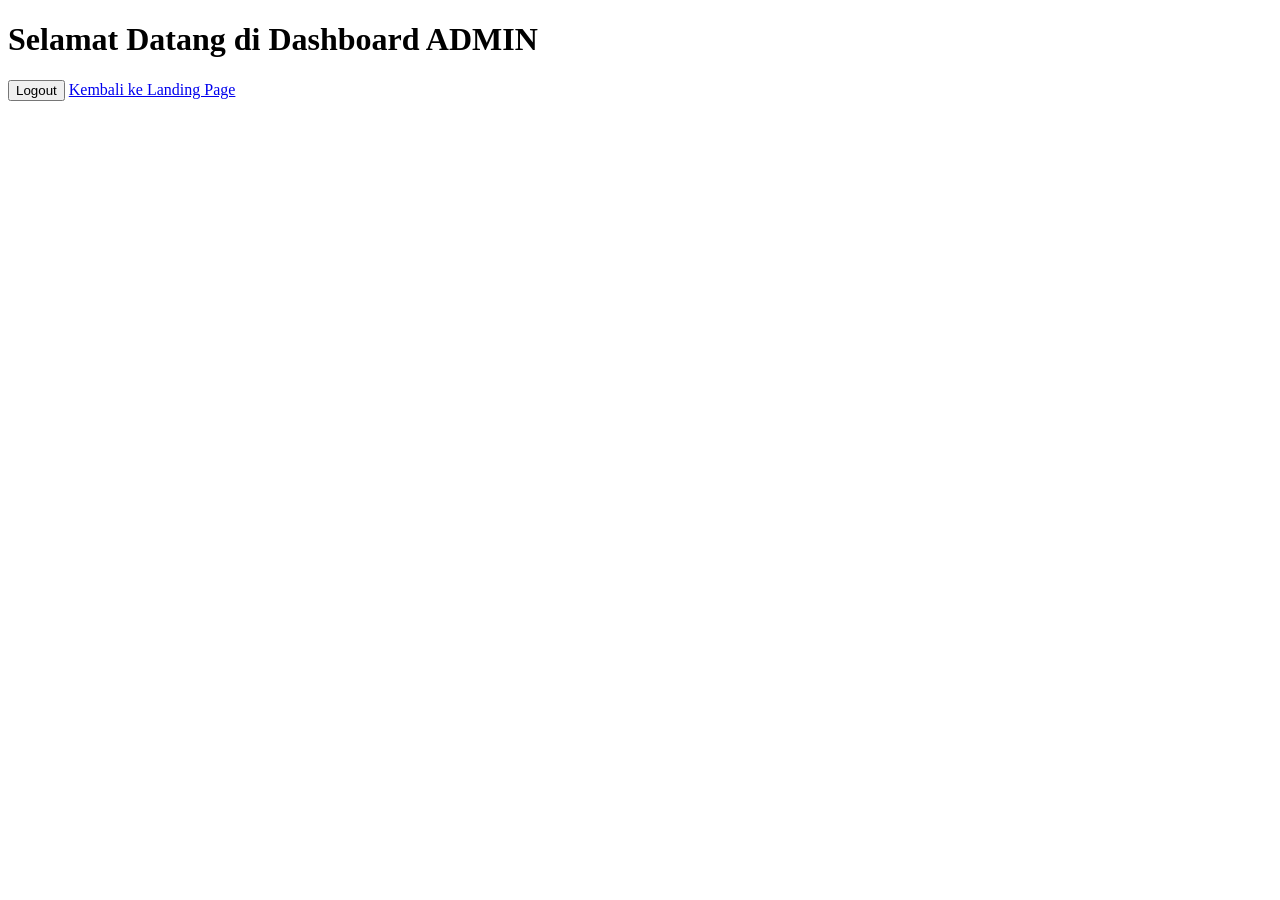
==== frontend/admin_dashboard.html @ cffe5a36 "Menambahkan file dashboard, halaman karir, dan logika routing sesi" ====
<!DOCTYPE html>
<html>
<head><title>Dashboard Admin</title></head>
<body>
    <h1>Selamat Datang di Dashboard ADMIN</h1>
    <button onclick="logout()">Logout</button>
    <a href="index.html">Kembali ke Landing Page</a>
    <script>
        function logout() {
            localStorage.clear();
            window.location.href = "index.html";
        }
    </script>
</body>
</html>
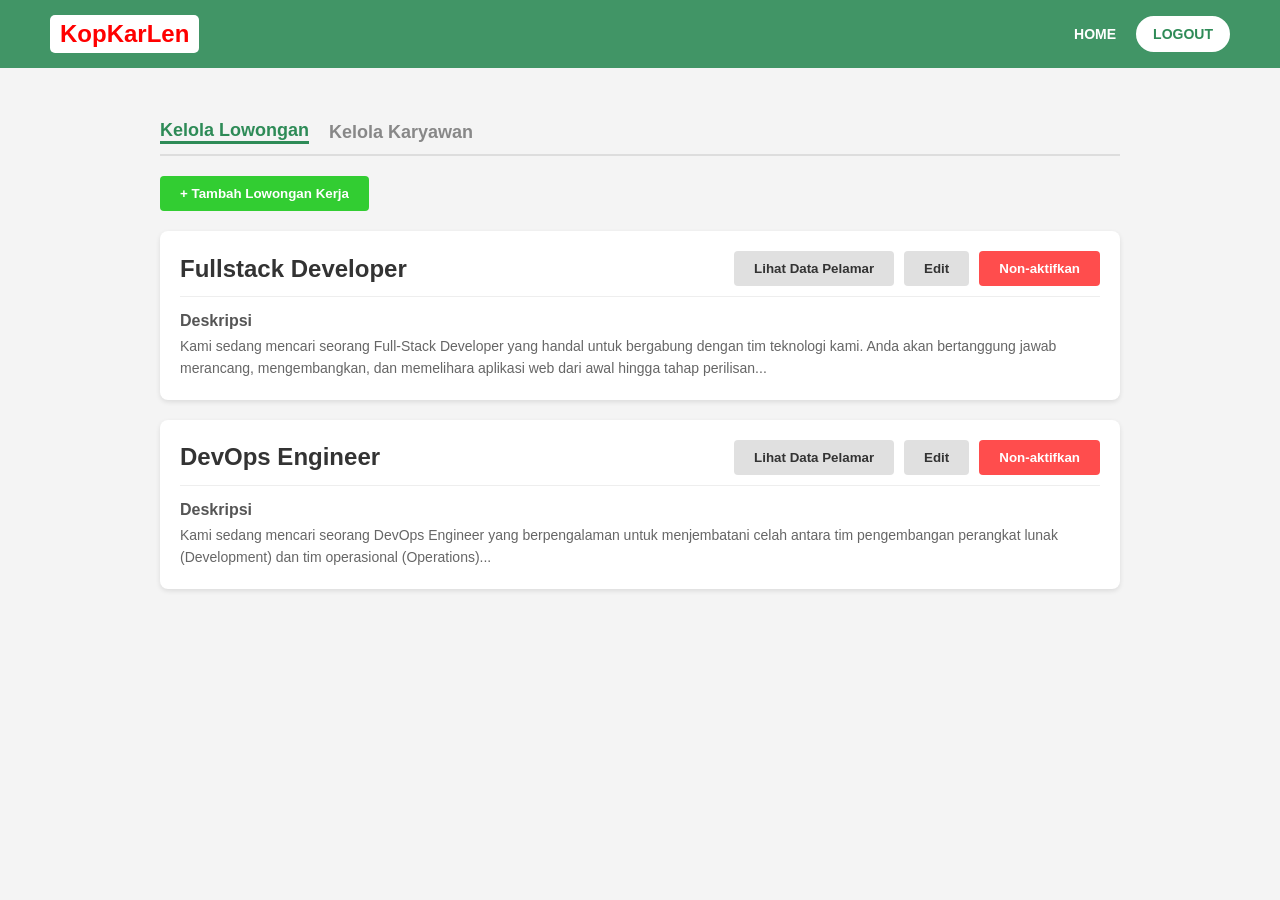
==== commit 73b74aa9: "Slicing halaman Karir, Dashboard Peserta, dan Dashboard Admin" ====
--- a/frontend/admin_dashboard.html
+++ b/frontend/admin_dashboard.html
@@ -1,10 +1,57 @@
 <!DOCTYPE html>
-<html>
-<head><title>Dashboard Admin</title></head>
-<body>
-    <h1>Selamat Datang di Dashboard ADMIN</h1>
-    <button onclick="logout()">Logout</button>
-    <a href="index.html">Kembali ke Landing Page</a>
+<html lang="id">
+<head>
+    <meta charset="UTF-8">
+    <meta name="viewport" content="width=device-width, initial-scale=1.0">
+    <title>Dashboard Admin - Kopkarlen</title>
+    <link rel="stylesheet" href="style.css">
+</head>
+<body class="dashboard-body">
+    <header class="navbar">
+        <div class="logo-container"><h1 class="logo-text">KopKarLen</h1></div>
+        <nav class="nav-menu">
+            <a href="index.html">HOME</a>
+            <a href="#" onclick="logout()" class="btn-nav-login">LOGOUT</a>
+        </nav>
+    </header>
+
+    <div class="dashboard-container">
+        <div class="tabs">
+            <button class="tab-btn active">Kelola Lowongan</button>
+            <button class="tab-btn">Kelola Karyawan</button>
+        </div>
+
+        <button class="btn-primary" style="margin-bottom: 20px;">+ Tambah Lowongan Kerja</button>
+
+        <!-- Card Admin Fullstack Developer -->
+        <div class="job-card">
+            <div class="job-header">
+                <h2>Fullstack Developer</h2>
+                <div class="action-buttons">
+                    <button class="btn-secondary">Lihat Data Pelamar</button>
+                    <button class="btn-secondary">Edit</button>
+                    <button class="btn-danger">Non-aktifkan</button>
+                </div>
+            </div>
+            <h3>Deskripsi</h3>
+            <p>Kami sedang mencari seorang Full-Stack Developer yang handal untuk bergabung dengan tim teknologi kami. Anda akan bertanggung jawab merancang, mengembangkan, dan memelihara aplikasi web dari awal hingga tahap perilisan...</p>
+        </div>
+
+        <!-- Card Admin DevOps Engineer -->
+        <div class="job-card">
+            <div class="job-header">
+                <h2>DevOps Engineer</h2>
+                <div class="action-buttons">
+                    <button class="btn-secondary">Lihat Data Pelamar</button>
+                    <button class="btn-secondary">Edit</button>
+                    <button class="btn-danger">Non-aktifkan</button>
+                </div>
+            </div>
+            <h3>Deskripsi</h3>
+            <p>Kami sedang mencari seorang DevOps Engineer yang berpengalaman untuk menjembatani celah antara tim pengembangan perangkat lunak (Development) dan tim operasional (Operations)...</p>
+        </div>
+    </div>
+
     <script>
         function logout() {
             localStorage.clear();
--- a/frontend/style.css
+++ b/frontend/style.css
@@ -0,0 +1,263 @@
+* {
+    box-sizing: border-box;
+    margin: 0;
+    padding: 0;
+    font-family: Arial, sans-serif;
+    scroll-behavior: smooth;
+}
+
+body {
+    background-color: #f4f4f4;
+}
+
+/* --- Navbar Styles --- */
+.navbar {
+    position: fixed;
+    top: 0;
+    width: 100%;
+    display: flex;
+    justify-content: space-between;
+    align-items: center;
+    padding: 15px 50px;
+    background-color: rgba(46, 139, 87, 0.9); /* Hijau Kopkarlen transparan */
+    z-index: 1000;
+}
+
+.logo-text {
+    color: white;
+    font-weight: bold;
+    font-size: 24px;
+    background: white;
+    color: red;
+    padding: 5px 10px;
+    border-radius: 5px;
+}
+
+.nav-menu {
+    display: flex;
+    gap: 20px;
+    align-items: center;
+}
+
+.nav-menu a {
+    text-decoration: none;
+    color: white;
+    font-weight: bold;
+    font-size: 14px;
+    transition: color 0.3s;
+}
+
+.nav-menu a:hover {
+    color: #ffd700; /* Warna highlight saat di-hover */
+}
+
+.nav-highlight {
+    border-bottom: 2px solid #ffd700;
+}
+
+.btn-nav-login {
+    background-color: white;
+    color: #2e8b57 !important;
+    padding: 8px 15px;
+    border-radius: 20px;
+    border: 2px solid white;
+}
+.btn-nav-login:hover {
+    background-color: transparent;
+    color: white !important;
+}
+
+/* --- Hero Section Styles --- */
+.hero-section {
+    height: 100vh;
+    background-color: #cccccc; /* Nanti bisa diganti dengan background-image gedung Len */
+    display: flex;
+    flex-direction: column;
+    justify-content: center;
+    padding: 0 100px;
+    position: relative;
+}
+
+.hero-content {
+    background: rgba(255, 255, 255, 0.85);
+    padding: 40px;
+    border-radius: 15px;
+    max-width: 700px;
+    box-shadow: 0px 10px 30px rgba(0,0,0,0.1);
+}
+
+.hero-content h2 {
+    color: #2e8b57;
+    font-size: 20px;
+    margin-bottom: 10px;
+}
+
+.hero-content h1 {
+    color: #1a4a2e;
+    font-size: 40px;
+}
+
+/* --- Unit Buttons Styles --- */
+.unit-buttons {
+    display: flex;
+    gap: 20px;
+    margin-top: 40px;
+    background: white;
+    padding: 15px;
+    border-radius: 50px;
+    box-shadow: 0px 5px 15px rgba(0,0,0,0.1);
+    align-self: flex-start;
+}
+
+.unit-btn {
+    display: flex;
+    align-items: center;
+    gap: 10px;
+    font-weight: bold;
+    color: #333;
+    padding: 10px 20px;
+    border-right: 2px solid #eee;
+    cursor: pointer;
+}
+.unit-btn:last-child {
+    border-right: none;
+}
+
+/* --- Dummy Section Styles --- */
+.about-section {
+    height: 100vh;
+    padding: 100px 50px;
+    background: white;
+}
+
+/* --- Dashboard & Layout Global --- */
+.dashboard-body {
+    background-color: #f4f4f4;
+    padding-top: 100px; /* Jarak untuk navbar fixed */
+}
+
+.dashboard-container {
+    max-width: 1000px;
+    margin: 0 auto;
+    padding: 20px;
+}
+
+/* --- Tabs --- */
+.tabs {
+    display: flex;
+    gap: 20px;
+    margin-bottom: 20px;
+    border-bottom: 2px solid #ddd;
+    padding-bottom: 10px;
+}
+
+.tab-btn {
+    background: none;
+    border: none;
+    font-size: 18px;
+    font-weight: bold;
+    color: #888;
+    cursor: pointer;
+}
+
+.tab-btn.active {
+    color: #2e8b57;
+    border-bottom: 3px solid #2e8b57;
+}
+
+/* --- Job Cards --- */
+.job-card {
+    background: white;
+    padding: 20px;
+    border-radius: 8px;
+    box-shadow: 0 2px 5px rgba(0,0,0,0.1);
+    margin-bottom: 20px;
+}
+
+.job-header {
+    display: flex;
+    justify-content: space-between;
+    align-items: center;
+    border-bottom: 1px solid #eee;
+    padding-bottom: 10px;
+    margin-bottom: 15px;
+}
+
+.job-card h2 { color: #333; }
+.job-card h3 { color: #555; margin: 15px 0 5px 0; font-size: 16px; }
+.job-card p, .job-card ol { color: #666; font-size: 14px; line-height: 1.6; }
+.job-card ol { padding-left: 20px; }
+
+/* --- Buttons --- */
+.btn-primary { background-color: #32cd32; color: white; border: none; padding: 10px 20px; border-radius: 4px; font-weight: bold; cursor: pointer; }
+.btn-secondary { background-color: #e0e0e0; color: #333; border: none; padding: 10px 20px; border-radius: 4px; font-weight: bold; cursor: pointer; }
+.btn-danger { background-color: #ff4d4d; color: white; border: none; padding: 10px 20px; border-radius: 4px; font-weight: bold; cursor: pointer; }
+.btn-text { background: none; border: none; color: #0066cc; font-weight: bold; cursor: pointer; }
+.action-buttons { display: flex; gap: 10px; }
+
+/* --- Profile Layout (Peserta Dashboard) --- */
+.profile-layout {
+    display: flex;
+    gap: 30px;
+}
+
+.profile-sidebar {
+    width: 30%;
+    background: white;
+    padding: 20px;
+    border-radius: 8px;
+    box-shadow: 0 2px 5px rgba(0,0,0,0.1);
+    text-align: center;
+}
+
+.avatar-placeholder {
+    width: 100px;
+    height: 100px;
+    background-color: #ccc;
+    border-radius: 50%;
+    margin: 0 auto 15px auto;
+}
+
+.bio { font-size: 13px; color: #666; margin: 15px 0; text-align: left; }
+
+.progress-bar-container {
+    width: 100%;
+    background-color: #eee;
+    border-radius: 10px;
+    margin-bottom: 20px;
+}
+
+.progress-bar {
+    background-color: #32cd32;
+    color: white;
+    font-size: 12px;
+    font-weight: bold;
+    text-align: center;
+    border-radius: 10px;
+    padding: 2px 0;
+}
+
+.profile-content {
+    width: 70%;
+    display: flex;
+    flex-direction: column;
+    gap: 20px;
+}
+
+.section-card {
+    background: white;
+    padding: 20px;
+    border-radius: 8px;
+    box-shadow: 0 2px 5px rgba(0,0,0,0.1);
+}
+
+.section-header {
+    display: flex;
+    justify-content: space-between;
+    border-bottom: 1px solid #eee;
+    padding-bottom: 10px;
+    margin-bottom: 15px;
+}
+
+.section-item h4 { color: #333; margin-bottom: 5px; }
+.section-item p { color: #666; font-size: 14px; }
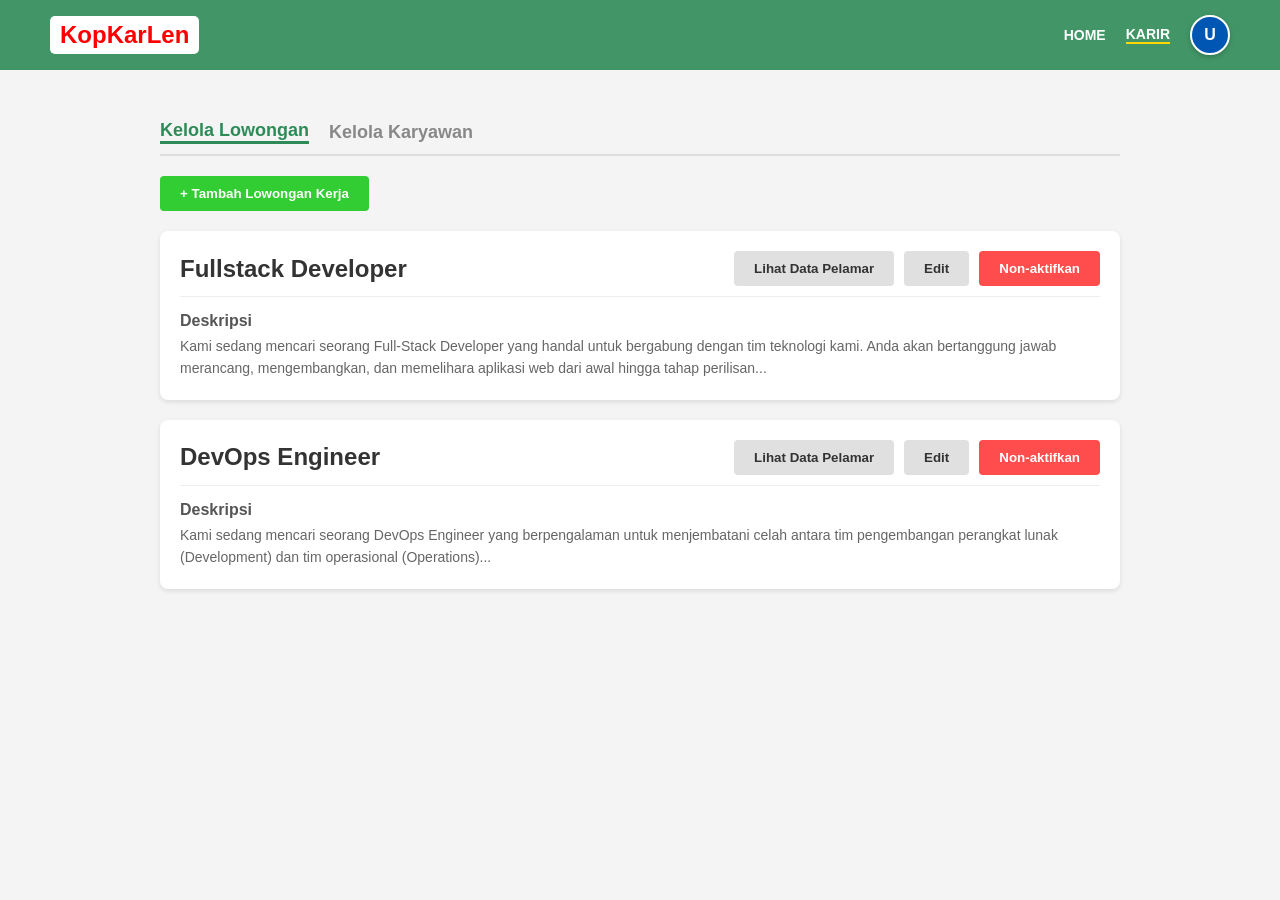
==== commit a4d19833: "Fix alur UI" ====
--- a/frontend/admin_dashboard.html
+++ b/frontend/admin_dashboard.html
@@ -5,16 +5,113 @@
     <meta name="viewport" content="width=device-width, initial-scale=1.0">
     <title>Dashboard Admin - Kopkarlen</title>
     <link rel="stylesheet" href="style.css">
+    <style>
+        /* CSS untuk Profile Avatar & Dropdown Menu */
+        .profile-dropdown-container {
+            position: relative;
+            display: inline-block;
+        }
+
+        .profile-avatar-btn {
+            width: 40px;
+            height: 40px;
+            border-radius: 50%;
+            background-color: #0056b3;
+            color: #ffffff;
+            border: 2px solid #ffffff;
+            display: flex;
+            align-items: center;
+            justify-content: center;
+            cursor: pointer;
+            font-weight: bold;
+            font-size: 16px;
+            box-shadow: 0px 2px 5px rgba(0,0,0,0.2);
+            transition: transform 0.2s ease;
+        }
+
+        .profile-avatar-btn:hover {
+            transform: scale(1.05);
+        }
+
+        .dropdown-menu {
+            display: none;
+            position: absolute;
+            right: 0;
+            top: 50px;
+            background-color: #ffffff;
+            min-width: 170px;
+            box-shadow: 0px 8px 16px 0px rgba(0,0,0,0.15);
+            border-radius: 8px;
+            overflow: hidden;
+            z-index: 1000;
+        }
+
+        .dropdown-menu a, .dropdown-menu button {
+            color: #333333;
+            padding: 12px 16px;
+            text-decoration: none;
+            display: block;
+            width: 100%;
+            text-align: left;
+            background: none;
+            border: none;
+            font-size: 14px;
+            cursor: pointer;
+            box-sizing: border-box;
+            transition: background-color 0.2s;
+        }
+
+        .dropdown-menu a:hover, .dropdown-menu button:hover {
+            background-color: #f1f1f1;
+            color: #0056b3;
+        }
+
+        .dropdown-menu .logout-btn {
+            border-top: 1px solid #eeeeee;
+            color: #d9534f;
+        }
+
+        .dropdown-menu .logout-btn:hover {
+            background-color: #fdf2f2;
+            color: #c9302c;
+        }
+
+        .show-dropdown {
+            display: block;
+        }
+    </style>
 </head>
 <body class="dashboard-body">
+
+    <!-- Navbar Disamakan dengan Halaman Utama (index.html) -->
     <header class="navbar">
-        <div class="logo-container"><h1 class="logo-text">KopKarLen</h1></div>
+        <div class="logo-container">
+            <h1 class="logo-text">KopKarLen</h1> 
+        </div>
         <nav class="nav-menu">
-            <a href="index.html">HOME</a>
-            <a href="#" onclick="logout()" class="btn-nav-login">LOGOUT</a>
+            <a href="index.html#home">HOME</a>
+            <!-- <a href="index.html#about">ABOUT</a>
+            <a href="index.html#visi-misi">VISI MISI</a>
+            <a href="index.html#galeri">GALERI</a>
+            <a href="index.html#kontak">KONTAK</a> -->
+            <a href="karir.html" id="nav-karir" class="nav-highlight">KARIR</a>
+
+            <!-- Profile Avatar + Dropdown -->
+            <div id="nav-user-container">
+                <div class="profile-dropdown-container">
+                    <button class="profile-avatar-btn" id="avatarBtn" title="Admin">
+                        A
+                    </button>
+                    <div class="dropdown-menu" id="profileDropdown">
+                        <a href="admin_dashboard.html">Dashboard Admin</a>
+                        <button id="btnLogout" class="logout-btn">Logout</button>
+                    </div>
+                </div>
+            </div>
         </nav>
     </header>
 
+    <!-- Konten Dashboard Admin -->
     <div class="dashboard-container">
         <div class="tabs">
             <button class="tab-btn active">Kelola Lowongan</button>
@@ -52,11 +149,40 @@
         </div>
     </div>
 
+    <!-- Script Interaktivitas Dropdown dan Logout -->
     <script>
-        function logout() {
-            localStorage.clear();
-            window.location.href = "index.html";
-        }
+        document.addEventListener("DOMContentLoaded", function() {
+            // Ambil username admin dari localStorage jika ada
+            const username = localStorage.getItem('username') || 'Username';
+            const avatarBtn = document.getElementById('avatarBtn');
+            const profileDropdown = document.getElementById('profileDropdown');
+
+            // Atur inisial avatar berdasarkan nama admin
+            if (avatarBtn) {
+                avatarBtn.textContent = username.charAt(0).toUpperCase();
+                avatarBtn.title = username;
+            }
+
+            // Toggle Dropdown saat Avatar Klik
+            avatarBtn.addEventListener('click', function(e) {
+                e.stopPropagation();
+                profileDropdown.classList.toggle('show-dropdown');
+            });
+
+            // Sembunyikan Dropdown jika klik di luar
+            document.addEventListener('click', function(e) {
+                if (!avatarBtn.contains(e.target) && !profileDropdown.contains(e.target)) {
+                    profileDropdown.classList.remove('show-dropdown');
+                }
+            });
+
+            // Fungsi Logout
+            document.getElementById('btnLogout').addEventListener('click', function() {
+                localStorage.clear();
+                alert("Anda telah berhasil logout.");
+                window.location.href = "index.html";
+            });
+        });
     </script>
 </body>
 </html>
--- a/frontend/style.css
+++ b/frontend/style.css
@@ -260,4 +260,4 @@
 }
 
 .section-item h4 { color: #333; margin-bottom: 5px; }
-.section-item p { color: #666; font-size: 14px; }+.section-item p { color: #666; font-size: 14px; }
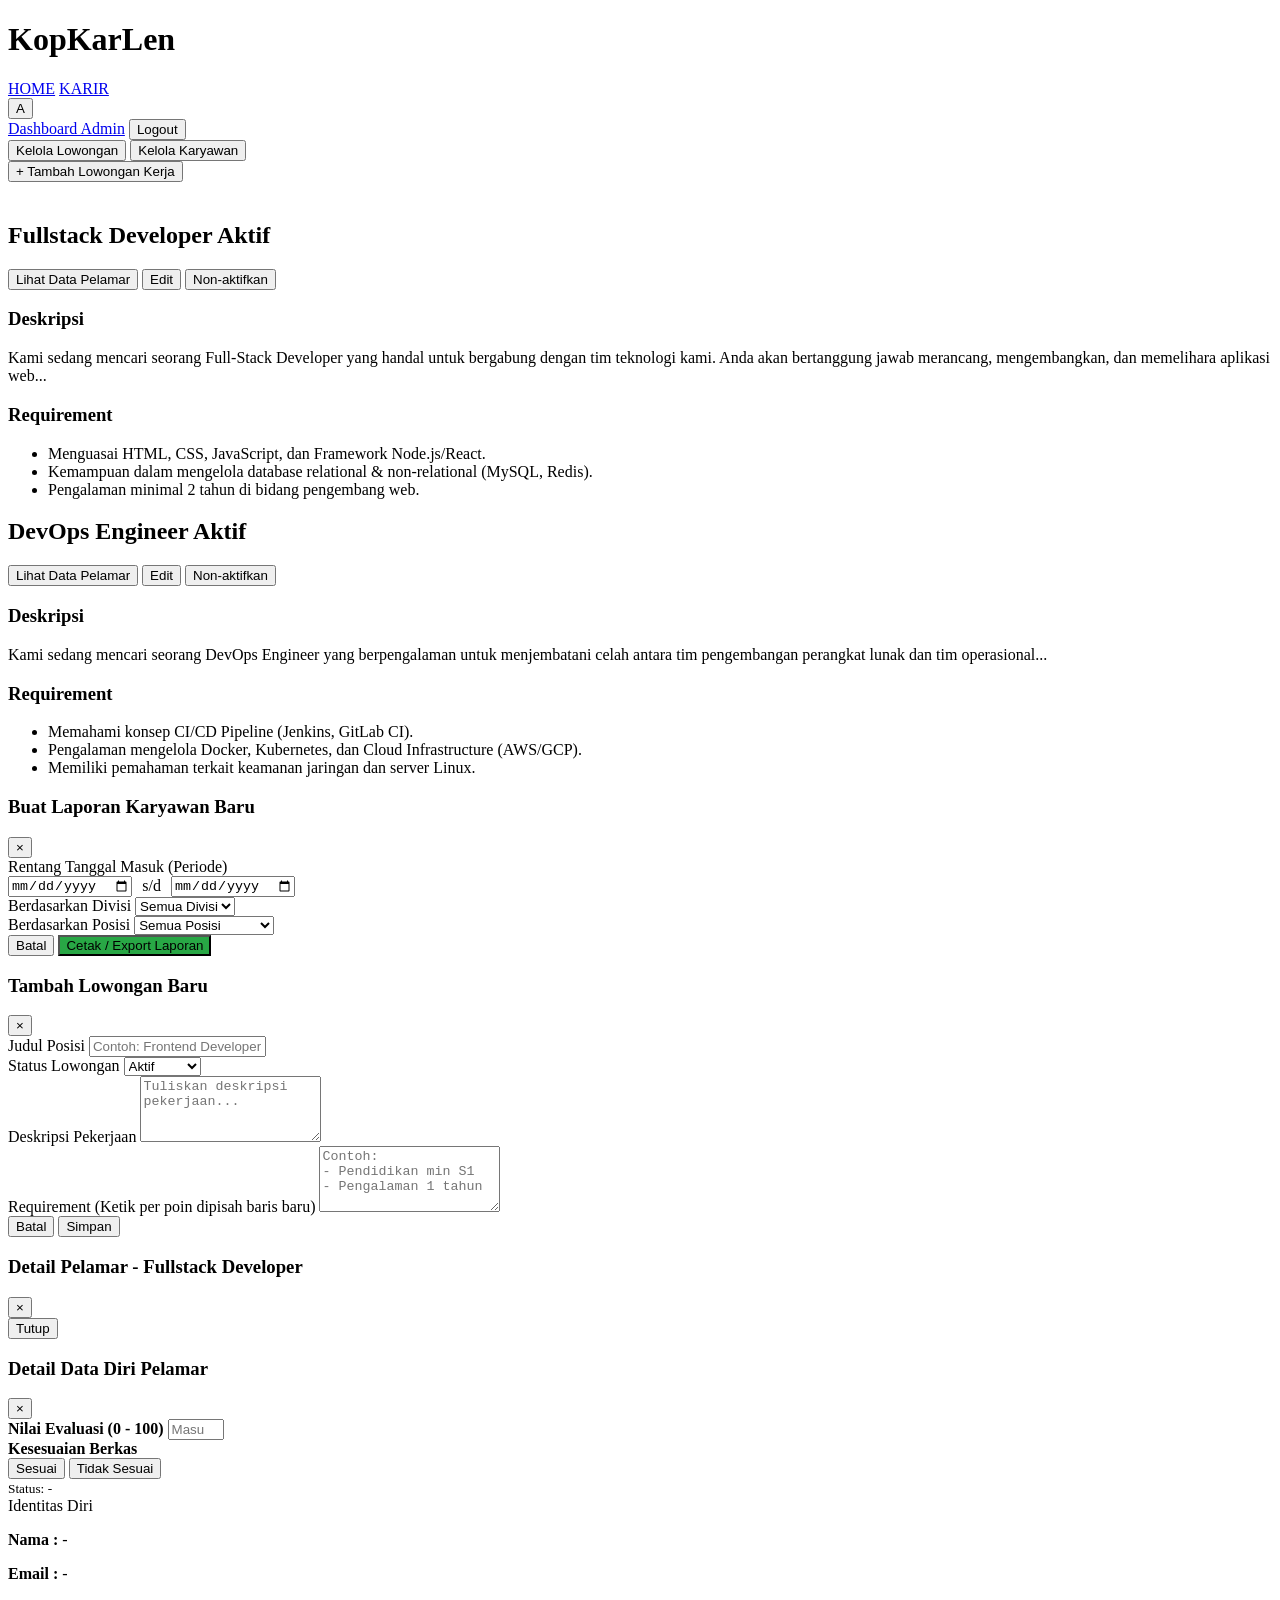
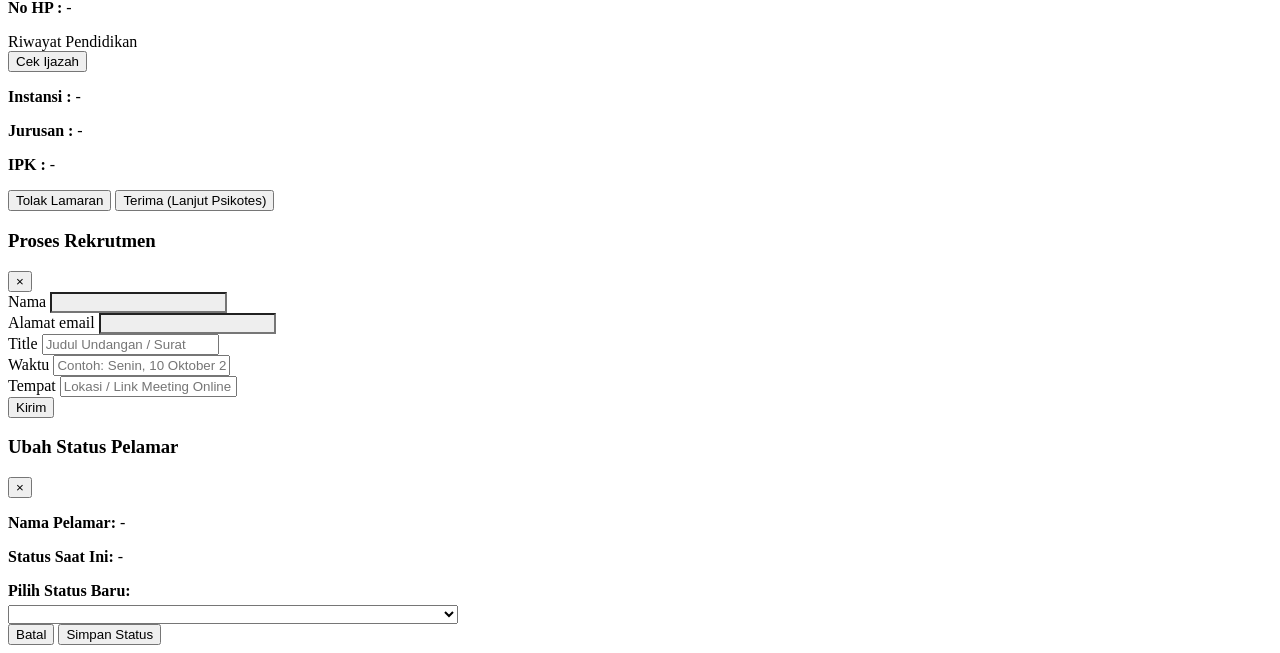
==== commit 6c1fe55e: "feat: penambahan fitur untuk admin karir" ====
--- a/frontend/admin_dashboard.html
+++ b/frontend/admin_dashboard.html
@@ -1,188 +1,640 @@
-<!DOCTYPE html>
+<!doctype html>
 <html lang="id">
-<head>
-    <meta charset="UTF-8">
-    <meta name="viewport" content="width=device-width, initial-scale=1.0">
+  <head>
+    <meta charset="UTF-8" />
+    <meta name="viewport" content="width=device-width, initial-scale=1.0" />
     <title>Dashboard Admin - Kopkarlen</title>
-    <link rel="stylesheet" href="style.css">
-    <style>
-        /* CSS untuk Profile Avatar & Dropdown Menu */
-        .profile-dropdown-container {
-            position: relative;
-            display: inline-block;
-        }
-
-        .profile-avatar-btn {
-            width: 40px;
-            height: 40px;
-            border-radius: 50%;
-            background-color: #0056b3;
-            color: #ffffff;
-            border: 2px solid #ffffff;
-            display: flex;
-            align-items: center;
-            justify-content: center;
-            cursor: pointer;
-            font-weight: bold;
-            font-size: 16px;
-            box-shadow: 0px 2px 5px rgba(0,0,0,0.2);
-            transition: transform 0.2s ease;
-        }
-
-        .profile-avatar-btn:hover {
-            transform: scale(1.05);
-        }
-
-        .dropdown-menu {
-            display: none;
-            position: absolute;
-            right: 0;
-            top: 50px;
-            background-color: #ffffff;
-            min-width: 170px;
-            box-shadow: 0px 8px 16px 0px rgba(0,0,0,0.15);
-            border-radius: 8px;
-            overflow: hidden;
-            z-index: 1000;
-        }
-
-        .dropdown-menu a, .dropdown-menu button {
-            color: #333333;
-            padding: 12px 16px;
-            text-decoration: none;
-            display: block;
+    <link rel="stylesheet" href="/Fullstack-Kopkarlen/frontend/assets/css/style.css" />
+    <link rel="stylesheet" href="/Fullstack-Kopkarlen/frontend/assets/css/admin.css">
+  </head>
+  <body class="dashboard-body">
+    <!-- Header Navbar -->
+    <header class="navbar">
+      <div class="logo-container">
+        <h1 class="logo-text">KopKarLen</h1>
+      </div>
+      <nav class="nav-menu">
+        <a href="index.html#home">HOME</a>
+        <a href="admin_dashboard.html" id="nav-karir" class="nav-highlight"
+          >KARIR</a
+        >
+
+        <div id="nav-user-container">
+          <div class="profile-dropdown-container">
+            <button class="profile-avatar-btn" id="avatarBtn" title="Admin">
+              A
+            </button>
+            <div class="dropdown-menu" id="profileDropdown">
+              <a href="admin_dashboard.html">Dashboard Admin</a>
+              <button id="btnLogout" class="logout-btn">Logout</button>
+            </div>
+          </div>
+        </div>
+      </nav>
+    </header>
+
+    <!-- Container Utama Dashboard -->
+    <div class="dashboard-container">
+      <div class="tabs">
+        <button class="tab-btn active">Kelola Lowongan</button>
+        <button class="tab-btn">Kelola Karyawan</button>
+      </div>
+
+      <button
+        class="btn-primary"
+        id="btnTambahLowongan"
+        style="margin-bottom: 20px"
+      >
+        + Tambah Lowongan Kerja
+      </button>
+
+      <div id="jobListContainer">
+        <!-- Card Lowongan 1 -->
+        <div class="job-card" data-job-id="1">
+          <div class="job-header">
+            <h2>
+              <span class="job-title-text">Fullstack Developer</span>
+              <span class="badge badge-active">Aktif</span>
+            </h2>
+            <div class="action-buttons">
+              <button class="btn-secondary btn-pelamar">
+                Lihat Data Pelamar
+              </button>
+              <button class="btn-secondary btn-edit">Edit</button>
+              <button class="btn-danger btn-toggle-status">Non-aktifkan</button>
+            </div>
+          </div>
+          <h3>Deskripsi</h3>
+          <p class="job-desc-text">
+            Kami sedang mencari seorang Full-Stack Developer yang handal untuk
+            bergabung dengan tim teknologi kami. Anda akan bertanggung jawab
+            merancang, mengembangkan, dan memelihara aplikasi web...
+          </p>
+
+          <h3>Requirement</h3>
+          <ul class="job-req-text">
+            <li>
+              Menguasai HTML, CSS, JavaScript, dan Framework Node.js/React.
+            </li>
+            <li>
+              Kemampuan dalam mengelola database relational & non-relational
+              (MySQL, Redis).
+            </li>
+            <li>Pengalaman minimal 2 tahun di bidang pengembang web.</li>
+          </ul>
+        </div>
+
+        <!-- Card Lowongan 2 -->
+        <div class="job-card" data-job-id="2">
+          <div class="job-header">
+            <h2>
+              <span class="job-title-text">DevOps Engineer</span>
+              <span class="badge badge-active">Aktif</span>
+            </h2>
+            <div class="action-buttons">
+              <button class="btn-secondary btn-pelamar">
+                Lihat Data Pelamar
+              </button>
+              <button class="btn-secondary btn-edit">Edit</button>
+              <button class="btn-danger btn-toggle-status">Non-aktifkan</button>
+            </div>
+          </div>
+          <h3>Deskripsi</h3>
+          <p class="job-desc-text">
+            Kami sedang mencari seorang DevOps Engineer yang berpengalaman untuk
+            menjembatani celah antara tim pengembangan perangkat lunak dan tim
+            operasional...
+          </p>
+
+          <h3>Requirement</h3>
+          <ul class="job-req-text">
+            <li>Memahami konsep CI/CD Pipeline (Jenkins, GitLab CI).</li>
+            <li>
+              Pengalaman mengelola Docker, Kubernetes, dan Cloud Infrastructure
+              (AWS/GCP).
+            </li>
+            <li>
+              Memiliki pemahaman terkait keamanan jaringan dan server Linux.
+            </li>
+          </ul>
+        </div>
+      </div>
+    </div>
+
+    <!-- Konten Tab Kelola Karyawan -->
+    <div id="tabKaryawanContent" class="tab-content" style="display: none">
+      <div
+        class="action-header"
+        style="
+          display: flex;
+          justify-content: space-between;
+          align-items: center;
+          margin-bottom: 20px;
+          gap: 15px;
+          flex-wrap: wrap;
+        "
+      >
+        <!-- Filter Bar -->
+        <div
+          class="filter-container"
+          style="display: flex; gap: 10px; flex-wrap: wrap; flex: 1"
+        >
+          <input
+            type="text"
+            id="searchKaryawan"
+            placeholder="Cari nama karyawan..."
+            style="
+              padding: 8px 12px;
+              border: 1px solid #ccc;
+              border-radius: 4px;
+              min-width: 200px;
+            "
+          />
+
+          <select
+            id="filterDivisi"
+            style="
+              padding: 8px 12px;
+              border: 1px solid #ccc;
+              border-radius: 4px;
+            "
+          >
+            <option value="">Semua Divisi</option>
+            <option value="IT & Tech">IT & Tech</option>
+            <option value="HR & Legal">HR & Legal</option>
+            <option value="Finance">Finance</option>
+            <option value="Marketing">Marketing</option>
+          </select>
+
+          <select
+            id="filterPosisi"
+            style="
+              padding: 8px 12px;
+              border: 1px solid #ccc;
+              border-radius: 4px;
+            "
+          >
+            <option value="">Semua Posisi</option>
+            <option value="Fullstack Developer">Fullstack Developer</option>
+            <option value="DevOps Engineer">DevOps Engineer</option>
+            <option value="HR Specialist">HR Specialist</option>
+            <option value="Finance Officer">Finance Officer</option>
+          </select>
+        </div>
+
+        <!-- Tombol Buat Laporan -->
+        <button
+          class="btn-primary"
+          id="btnBuatLaporan"
+          style="background-color: #0056b3"
+        >
+          Buat Laporan Baru
+        </button>
+      </div>
+
+      <!-- Tabel Data Karyawan Baru -->
+      <div
+        style="
+          overflow-x: auto;
+          background: #fff;
+          border-radius: 8px;
+          box-shadow: 0 2px 8px rgba(0, 0, 0, 0.08);
+        "
+      >
+        <table
+          class="employee-table"
+          style="
             width: 100%;
+            border-collapse: collapse;
+            font-size: 14px;
             text-align: left;
-            background: none;
-            border: none;
-            font-size: 14px;
-            cursor: pointer;
-            box-sizing: border-box;
-            transition: background-color 0.2s;
-        }
-
-        .dropdown-menu a:hover, .dropdown-menu button:hover {
-            background-color: #f1f1f1;
-            color: #0056b3;
-        }
-
-        .dropdown-menu .logout-btn {
-            border-top: 1px solid #eeeeee;
-            color: #d9534f;
-        }
-
-        .dropdown-menu .logout-btn:hover {
-            background-color: #fdf2f2;
-            color: #c9302c;
-        }
-
-        .show-dropdown {
-            display: block;
-        }
-    </style>
-</head>
-<body class="dashboard-body">
-
-    <!-- Navbar Disamakan dengan Halaman Utama (index.html) -->
-    <header class="navbar">
-        <div class="logo-container">
-            <h1 class="logo-text">KopKarLen</h1> 
-        </div>
-        <nav class="nav-menu">
-            <a href="index.html#home">HOME</a>
-            <!-- <a href="index.html#about">ABOUT</a>
-            <a href="index.html#visi-misi">VISI MISI</a>
-            <a href="index.html#galeri">GALERI</a>
-            <a href="index.html#kontak">KONTAK</a> -->
-            <a href="karir.html" id="nav-karir" class="nav-highlight">KARIR</a>
-
-            <!-- Profile Avatar + Dropdown -->
-            <div id="nav-user-container">
-                <div class="profile-dropdown-container">
-                    <button class="profile-avatar-btn" id="avatarBtn" title="Admin">
-                        A
-                    </button>
-                    <div class="dropdown-menu" id="profileDropdown">
-                        <a href="admin_dashboard.html">Dashboard Admin</a>
-                        <button id="btnLogout" class="logout-btn">Logout</button>
-                    </div>
+          "
+        >
+          <thead>
+            <tr
+              style="
+                background-color: #f8f9fa;
+                border-bottom: 2px solid #dee2e6;
+              "
+            >
+              <th style="padding: 12px 15px">No</th>
+              <th style="padding: 12px 15px">Nama Karyawan</th>
+              <th style="padding: 12px 15px">Divisi</th>
+              <th style="padding: 12px 15px">Posisi</th>
+              <th style="padding: 12px 15px">Tanggal Masuk</th>
+            </tr>
+          </thead>
+          <tbody id="employeeTableBody">
+            <!-- Data dipopulasi via JavaScript -->
+          </tbody>
+        </table>
+      </div>
+
+      <!-- Pagination (10 Data per Halaman) -->
+      <div
+        class="pagination-container"
+        style="
+          display: flex;
+          justify-content: space-between;
+          align-items: center;
+          margin-top: 15px;
+          font-size: 14px;
+          color: #555;
+        "
+      >
+        <span id="paginationInfo">Menampilkan 1-10 dari 0 data</span>
+        <div style="display: flex; gap: 5px" id="paginationButtons">
+          <!-- Tombol pagination dipopulasi via JavaScript -->
+        </div>
+      </div>
+    </div>
+
+    <!-- MODAL: Buat Laporan Karyawan Baru -->
+    <div class="modal-overlay" id="modalLaporan">
+      <div class="modal-content" style="max-width: 550px">
+        <div class="modal-header">
+          <h3>Buat Laporan Karyawan Baru</h3>
+          <button class="modal-close" id="btnCloseLaporan">&times;</button>
+        </div>
+        <form id="formLaporan">
+          <div class="modal-body">
+            <div class="form-group">
+              <label>Rentang Tanggal Masuk (Periode)</label>
+              <div style="display: flex; gap: 10px">
+                <input type="date" id="lapTglMulai" required />
+                <span style="align-self: center">s/d</span>
+                <input type="date" id="lapTglSelesai" required />
+              </div>
+            </div>
+
+            <div class="form-group">
+              <label for="lapDivisi">Berdasarkan Divisi</label>
+              <select id="lapDivisi">
+                <option value="">Semua Divisi</option>
+                <option value="IT & Tech">IT & Tech</option>
+                <option value="HR & Legal">HR & Legal</option>
+                <option value="Finance">Finance</option>
+                <option value="Marketing">Marketing</option>
+              </select>
+            </div>
+
+            <div class="form-group">
+              <label for="lapPosisi">Berdasarkan Posisi</label>
+              <select id="lapPosisi">
+                <option value="">Semua Posisi</option>
+                <option value="Fullstack Developer">Fullstack Developer</option>
+                <option value="DevOps Engineer">DevOps Engineer</option>
+                <option value="HR Specialist">HR Specialist</option>
+                <option value="Finance Officer">Finance Officer</option>
+              </select>
+            </div>
+          </div>
+          <div class="modal-footer">
+            <button type="button" class="btn-secondary" id="btnCancelLaporan">
+              Batal
+            </button>
+            <button
+              type="submit"
+              class="btn-primary"
+              style="background-color: #28a745"
+            >
+              Cetak / Export Laporan
+            </button>
+          </div>
+        </form>
+      </div>
+    </div>
+
+    <!-- MODAL 1: Form Tambah/Edit Lowongan -->
+    <div class="modal-overlay" id="modalJobForm">
+      <div class="modal-content">
+        <div class="modal-header">
+          <h3 id="modalJobTitle">Tambah Lowongan Baru</h3>
+          <button class="modal-close" id="btnCloseJobForm">&times;</button>
+        </div>
+        <form id="formJob">
+          <div class="modal-body">
+            <div class="form-group">
+              <label for="jobTitle">Judul Posisi</label>
+              <input
+                type="text"
+                id="jobTitle"
+                required
+                placeholder="Contoh: Frontend Developer"
+              />
+            </div>
+            <div class="form-group">
+              <label for="jobStatus">Status Lowongan</label>
+              <select id="jobStatus">
+                <option value="active">Aktif</option>
+                <option value="inactive">Non-Aktif</option>
+              </select>
+            </div>
+            <div class="form-group">
+              <label for="jobDescription">Deskripsi Pekerjaan</label>
+              <textarea
+                id="jobDescription"
+                rows="4"
+                required
+                placeholder="Tuliskan deskripsi pekerjaan..."
+              ></textarea>
+            </div>
+            <div class="form-group">
+              <label for="jobRequirement"
+                >Requirement (Ketik per poin dipisah baris baru)</label
+              >
+              <textarea
+                id="jobRequirement"
+                rows="4"
+                required
+                placeholder="Contoh:&#10;- Pendidikan min S1&#10;- Pengalaman 1 tahun"
+              ></textarea>
+            </div>
+          </div>
+          <div class="modal-footer">
+            <button type="button" class="btn-secondary" id="btnCancelJobForm">
+              Batal
+            </button>
+            <button type="submit" class="btn-primary">Simpan</button>
+          </div>
+        </form>
+      </div>
+    </div>
+
+    <!-- MODAL 2: List Data Pelamar (Sesuai Mockup) -->
+    <div class="modal-overlay" id="modalApplicants">
+      <div class="modal-content">
+        <div class="modal-header">
+          <h3>
+            Detail Pelamar -
+            <span id="applicantJobTitle">Fullstack Developer</span>
+          </h3>
+          <button class="modal-close" id="btnCloseApplicants">&times;</button>
+        </div>
+        <div class="modal-body" id="applicantListContainer">
+          <!-- Baris Data Pelamar dipopulasi lewat JS -->
+        </div>
+        <div class="modal-footer">
+          <button
+            type="button"
+            class="btn-secondary"
+            id="btnCloseApplicantsFooter"
+          >
+            Tutup
+          </button>
+        </div>
+      </div>
+    </div>
+
+    <!-- MODAL: Detail Pelamar, Evaluasi Nilai & Berkas, serta Keputusan HR -->
+    <div class="modal-overlay" id="modalCekKesesuaian">
+      <div class="modal-content" style="max-width: 650px">
+        <div class="modal-header">
+          <h3>Detail Data Diri Pelamar</h3>
+          <button
+            class="modal-close"
+            onclick="closeModal('modalCekKesesuaian')"
+          >
+            &times;
+          </button>
+        </div>
+        <div class="modal-body">
+          <!-- AREA EVALUASI (NILAI & BERKAS) -->
+          <div class="eval-box">
+            <div class="eval-grid">
+              <!-- ELEMEN 1: Nilai (0-100) -->
+              <div class="eval-col">
+                <label><strong>Nilai Evaluasi (0 - 100)</strong></label>
+                <input
+                  type="number"
+                  id="inputScore"
+                  min="0"
+                  max="100"
+                  placeholder="Masukkan Skor"
+                  class="input-score"
+                  oninput="updateApplicantScore(this.value)"
+                />
+              </div>
+
+              <!-- ELEMEN 2: Kesesuaian Berkas -->
+              <div class="eval-col">
+                <label><strong>Kesesuaian Berkas</strong></label>
+                <div class="btn-group-doc">
+                  <button
+                    type="button"
+                    class="btn-doc-check btn-doc-pass"
+                    onclick="setDocStatus('Sesuai')"
+                  >
+                    Sesuai
+                  </button>
+                  <button
+                    type="button"
+                    class="btn-doc-check btn-doc-fail"
+                    onclick="setDocStatus('Tidak Sesuai')"
+                  >
+                    Tidak Sesuai
+                  </button>
                 </div>
-            </div>
-        </nav>
-    </header>
-
-    <!-- Konten Dashboard Admin -->
-    <div class="dashboard-container">
-        <div class="tabs">
-            <button class="tab-btn active">Kelola Lowongan</button>
-            <button class="tab-btn">Kelola Karyawan</button>
-        </div>
-
-        <button class="btn-primary" style="margin-bottom: 20px;">+ Tambah Lowongan Kerja</button>
-
-        <!-- Card Admin Fullstack Developer -->
-        <div class="job-card">
-            <div class="job-header">
-                <h2>Fullstack Developer</h2>
-                <div class="action-buttons">
-                    <button class="btn-secondary">Lihat Data Pelamar</button>
-                    <button class="btn-secondary">Edit</button>
-                    <button class="btn-danger">Non-aktifkan</button>
-                </div>
-            </div>
-            <h3>Deskripsi</h3>
-            <p>Kami sedang mencari seorang Full-Stack Developer yang handal untuk bergabung dengan tim teknologi kami. Anda akan bertanggung jawab merancang, mengembangkan, dan memelihara aplikasi web dari awal hingga tahap perilisan...</p>
-        </div>
-
-        <!-- Card Admin DevOps Engineer -->
-        <div class="job-card">
-            <div class="job-header">
-                <h2>DevOps Engineer</h2>
-                <div class="action-buttons">
-                    <button class="btn-secondary">Lihat Data Pelamar</button>
-                    <button class="btn-secondary">Edit</button>
-                    <button class="btn-danger">Non-aktifkan</button>
-                </div>
-            </div>
-            <h3>Deskripsi</h3>
-            <p>Kami sedang mencari seorang DevOps Engineer yang berpengalaman untuk menjembatani celah antara tim pengembangan perangkat lunak (Development) dan tim operasional (Operations)...</p>
-        </div>
-    </div>
-
-    <!-- Script Interaktivitas Dropdown dan Logout -->
-    <script>
-        document.addEventListener("DOMContentLoaded", function() {
-            // Ambil username admin dari localStorage jika ada
-            const username = localStorage.getItem('username') || 'Username';
-            const avatarBtn = document.getElementById('avatarBtn');
-            const profileDropdown = document.getElementById('profileDropdown');
-
-            // Atur inisial avatar berdasarkan nama admin
-            if (avatarBtn) {
-                avatarBtn.textContent = username.charAt(0).toUpperCase();
-                avatarBtn.title = username;
-            }
-
-            // Toggle Dropdown saat Avatar Klik
-            avatarBtn.addEventListener('click', function(e) {
-                e.stopPropagation();
-                profileDropdown.classList.toggle('show-dropdown');
-            });
-
-            // Sembunyikan Dropdown jika klik di luar
-            document.addEventListener('click', function(e) {
-                if (!avatarBtn.contains(e.target) && !profileDropdown.contains(e.target)) {
-                    profileDropdown.classList.remove('show-dropdown');
-                }
-            });
-
-            // Fungsi Logout
-            document.getElementById('btnLogout').addEventListener('click', function() {
-                localStorage.clear();
-                alert("Anda telah berhasil logout.");
-                window.location.href = "index.html";
-            });
-        });
-    </script>
-</body>
-</html>+                <small
+                  >Status:
+                  <span id="dtDocStatus" class="doc-status">-</span></small
+                >
+              </div>
+            </div>
+          </div>
+
+          <!-- Detail Data Pelamar -->
+          <div class="accordion-item">
+            <div class="accordion-header">Identitas Diri</div>
+            <div class="accordion-content">
+              <p><strong>Nama :</strong> <span id="dtNama">-</span></p>
+              <p><strong>Email :</strong> <span id="dtEmail">-</span></p>
+              <p><strong>No HP :</strong> <span id="dtHP">-</span></p>
+            </div>
+          </div>
+
+          <div class="accordion-item">
+            <div class="accordion-header">Riwayat Pendidikan</div>
+            <div class="accordion-content">
+              <button
+                type="button"
+                class="btn-orange"
+                onclick="alert('Membuka Ijazah...')"
+              >
+                Cek Ijazah
+              </button>
+              <p><strong>Instansi :</strong> <span id="dtInstansi">-</span></p>
+              <p><strong>Jurusan :</strong> <span id="dtJurusan">-</span></p>
+              <p><strong>IPK :</strong> <span id="dtIPK">-</span></p>
+            </div>
+          </div>
+        </div>
+
+        <!-- ELEMEN 3: Tombol Mengubah Status Lamaran -->
+        <div
+          class="modal-footer"
+          style="justify-content: space-between; align-items: center"
+        >
+          <button
+            type="button"
+            class="btn-reject"
+            onclick="prosesLanjut('Ditolak')"
+          >
+            Tolak Lamaran
+          </button>
+          <button
+            type="button"
+            class="btn-send"
+            onclick="prosesLanjut('Terima')"
+          >
+            Terima (Lanjut Psikotes)
+          </button>
+        </div>
+      </div>
+    </div>
+
+    <!-- MODAL: Form Rekrutmen Dinamis (Psikotes / Wawancara / Offering) -->
+    <div class="modal-overlay" id="modalFormRekrutmen">
+      <div class="modal-content" style="max-width: 700px">
+        <div class="modal-header">
+          <h3 id="rekrutmenTitle">Proses Rekrutmen</h3>
+          <button
+            class="modal-close"
+            onclick="closeModal('modalFormRekrutmen')"
+          >
+            &times;
+          </button>
+        </div>
+        <form id="formRekrutmen" onsubmit="handleSendRekrutmen(event)">
+          <div class="modal-body">
+            <div class="form-grid-2">
+              <div class="form-group">
+                <label>Nama</label>
+                <input
+                  type="text"
+                  id="recNama"
+                  readonly
+                  style="background-color: #eee"
+                />
+              </div>
+              <div class="form-group">
+                <label>Alamat email</label>
+                <input
+                  type="email"
+                  id="recEmail"
+                  readonly
+                  style="background-color: #eee"
+                />
+              </div>
+            </div>
+
+            <div class="form-group">
+              <label>Title</label>
+              <input
+                type="text"
+                id="recTitle"
+                required
+                placeholder="Judul Undangan / Surat"
+              />
+            </div>
+
+            <div class="form-group">
+              <label>Waktu</label>
+              <input
+                type="text"
+                id="recWaktu"
+                required
+                placeholder="Contoh: Senin, 10 Oktober 2026 - 09:00 WIB"
+              />
+            </div>
+
+            <div class="form-group" id="groupTempat">
+              <label>Tempat</label>
+              <input
+                type="text"
+                id="recTempat"
+                placeholder="Lokasi / Link Meeting Online"
+              />
+            </div>
+
+            <div
+              class="form-group"
+              id="groupKodePsikotes"
+              style="display: none"
+            >
+              <label>Kode Psikotes</label>
+              <input
+                type="text"
+                id="recKodePsikotes"
+                placeholder="Masukkan Kode/Pin Akses Psikotes"
+              />
+            </div>
+
+            <div
+              class="form-group"
+              id="groupOfferingLetter"
+              style="display: none"
+            >
+              <label>Offering Letter</label>
+              <input type="file" id="recOfferingFile" />
+            </div>
+          </div>
+          <div class="modal-footer">
+            <button type="submit" class="btn-send">Kirim</button>
+          </div>
+        </form>
+      </div>
+    </div>
+    <!-- MODAL BARU: Ubah Status / Tahapan Pelamar -->
+    <div class="modal-overlay" id="modalUbahStatus">
+      <div class="modal-content" style="max-width: 450px">
+        <div class="modal-header">
+          <h3>Ubah Status Pelamar</h3>
+          <button class="modal-close" onclick="closeModal('modalUbahStatus')">
+            &times;
+          </button>
+        </div>
+        <div class="modal-body">
+          <p>
+            <strong>Nama Pelamar:</strong> <span id="lblNamaPelamar">-</span>
+          </p>
+          <p>
+            <strong>Status Saat Ini:</strong>
+            <span id="lblStatusSaatIni" class="stage-badge">-</span>
+          </p>
+
+          <div class="form-group" style="margin-top: 15px">
+            <label><strong>Pilih Status Baru:</strong></label>
+            <select
+              id="selectStatusBaru"
+              class="input-score"
+              style="margin-top: 5px; width: 100%"
+            >
+              <!-- Options akan diisi dinamis via JS -->
+            </select>
+          </div>
+        </div>
+        <div class="modal-footer" style="justify-content: space-between">
+          <button
+            type="button"
+            class="btn-reject"
+            onclick="closeModal('modalUbahStatus')"
+          >
+            Batal
+          </button>
+          <button
+            type="button"
+            class="btn-send"
+            onclick="simpanPerubahanStatus()"
+          >
+            Simpan Status
+          </button>
+        </div>
+      </div>
+    </div>
+
+    <!-- Script JavaScript -->
+    <script src="/Fullstack-Kopkarlen/frontend/assets/js/admin_karir.js"></script>
+    <script src="/Fullstack-Kopkarlen/frontend/assets/js/kelola_karyawan.js"></script>
+  </body>
+</html>
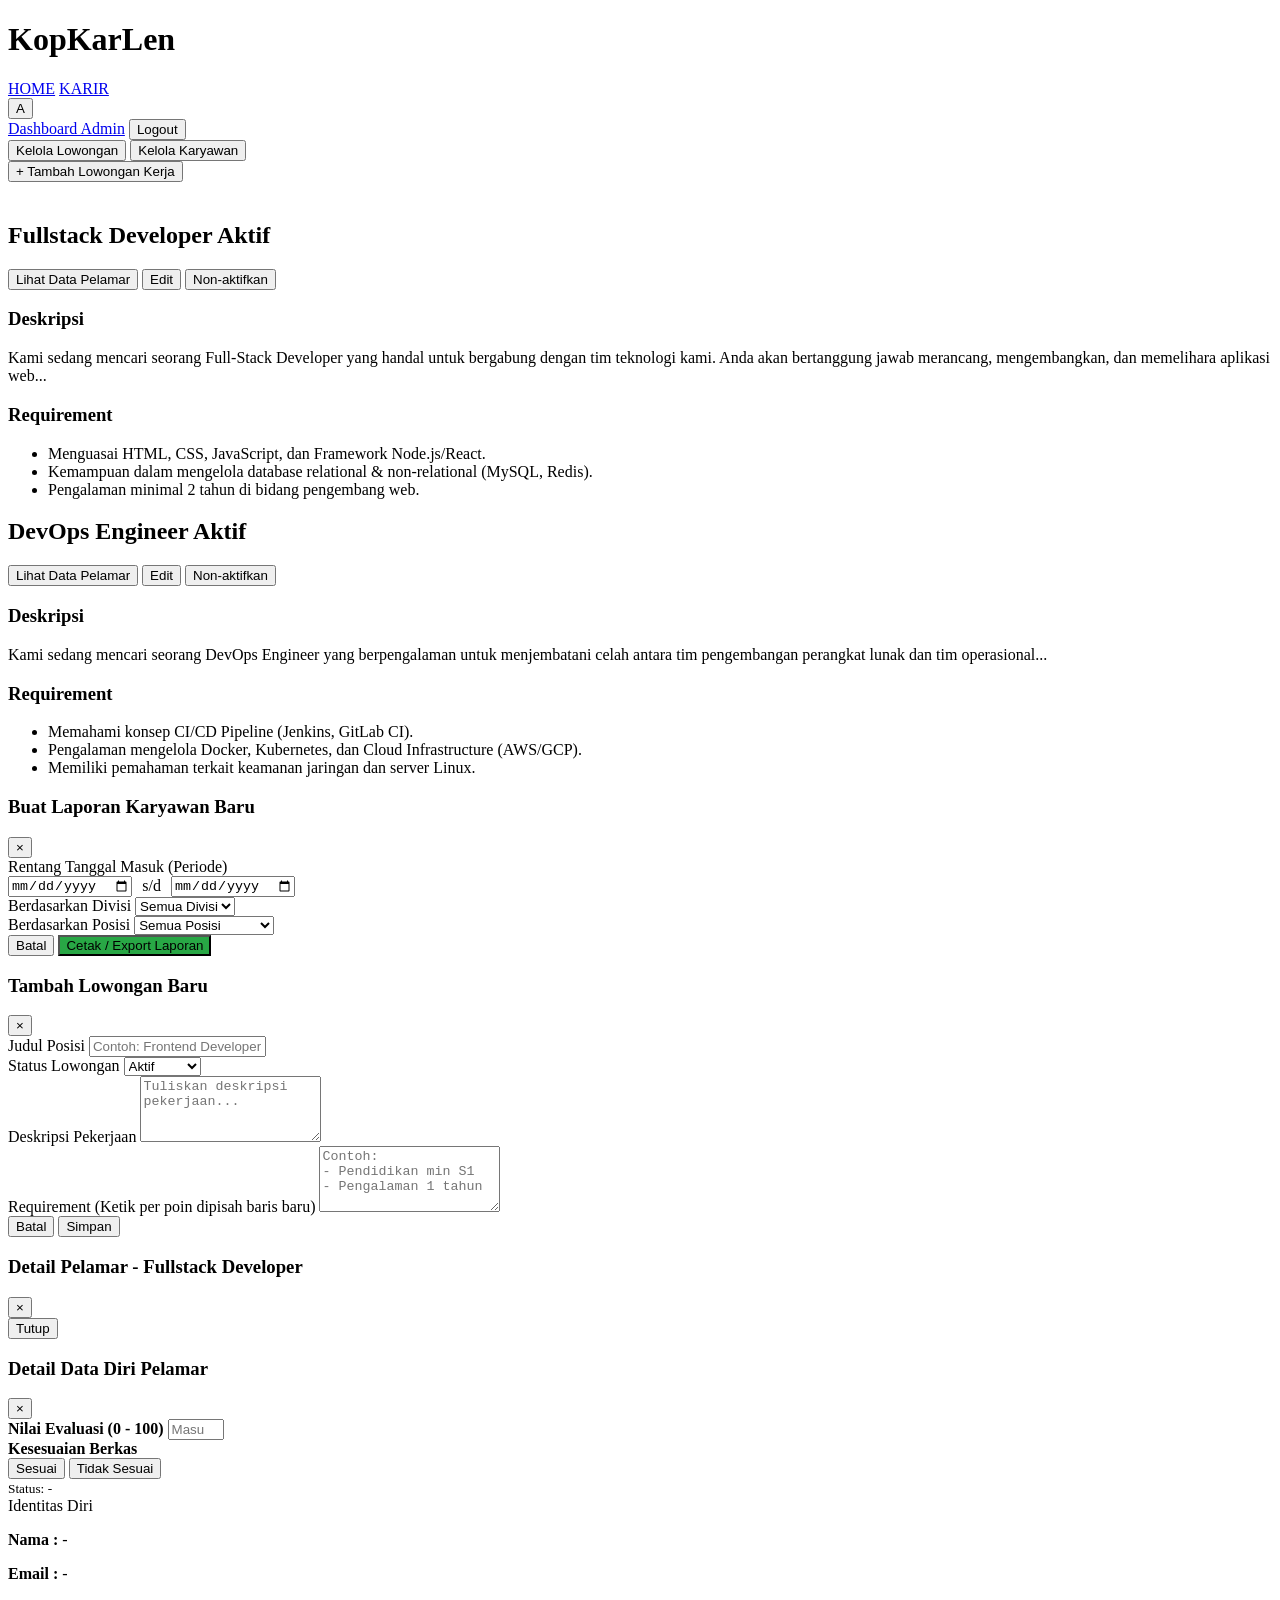
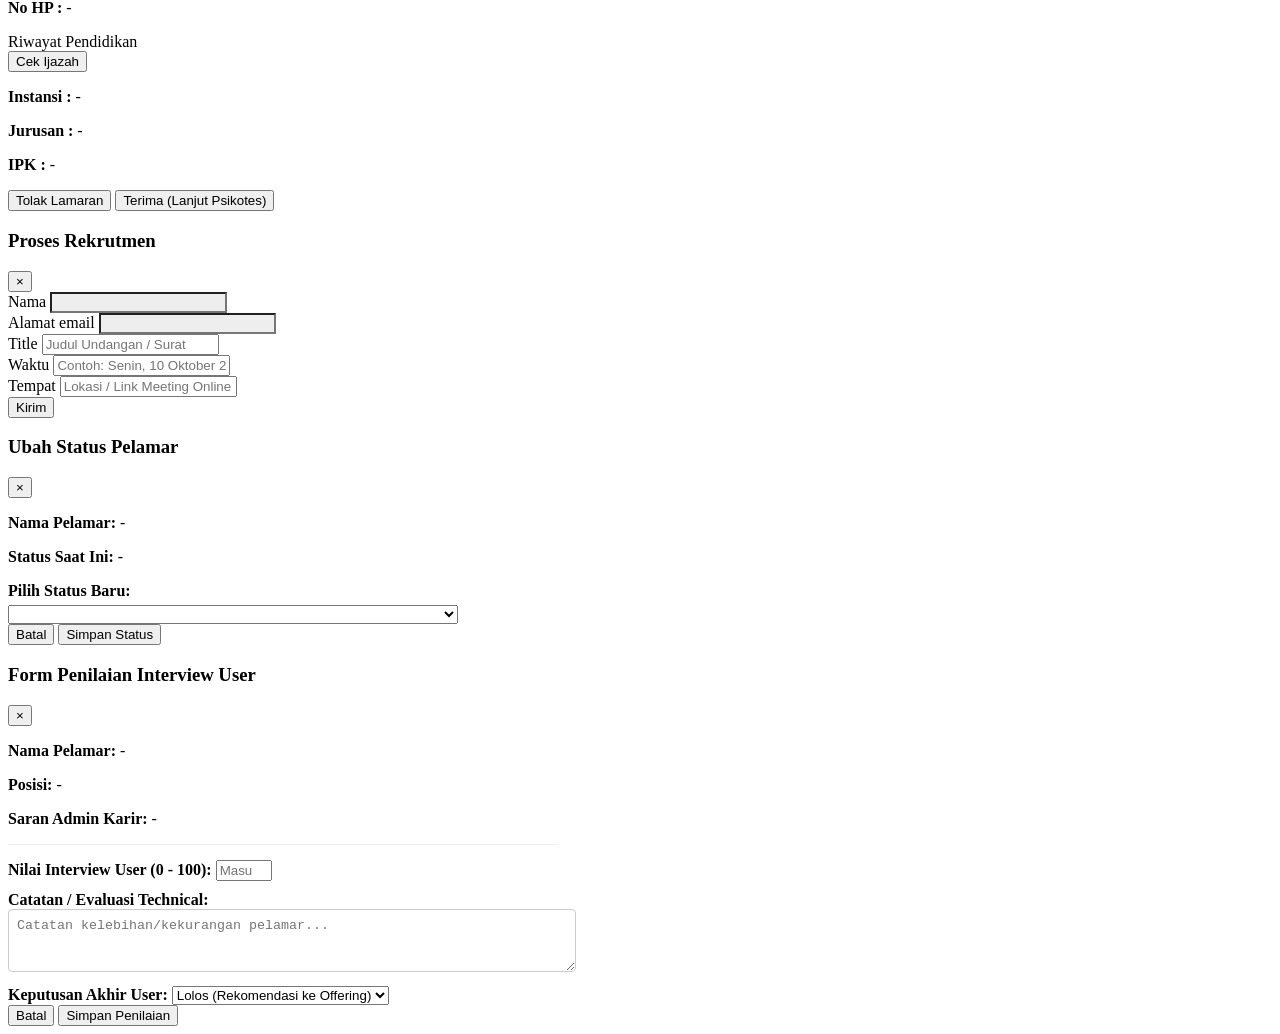
==== commit cb4c3790: "feat: client feature" ====
--- a/frontend/admin_dashboard.html
+++ b/frontend/admin_dashboard.html
@@ -4,8 +4,14 @@
     <meta charset="UTF-8" />
     <meta name="viewport" content="width=device-width, initial-scale=1.0" />
     <title>Dashboard Admin - Kopkarlen</title>
-    <link rel="stylesheet" href="/Fullstack-Kopkarlen/frontend/assets/css/style.css" />
-    <link rel="stylesheet" href="/Fullstack-Kopkarlen/frontend/assets/css/admin.css">
+    <link
+      rel="stylesheet"
+      href="/Fullstack-Kopkarlen/frontend/assets/css/style.css"
+    />
+    <link
+      rel="stylesheet"
+      href="/Fullstack-Kopkarlen/frontend/assets/css/admin.css"
+    />
   </head>
   <body class="dashboard-body">
     <!-- Header Navbar -->
@@ -632,9 +638,91 @@
         </div>
       </div>
     </div>
+    <!-- MODAL: Penilaian Interview oleh Client / User Divisi -->
+    <div class="modal-overlay" id="modalPenilaianClient">
+      <div class="modal-content" style="max-width: 550px">
+        <div class="modal-header">
+          <h3>Form Penilaian Interview User</h3>
+          <button
+            class="modal-close"
+            onclick="closeModal('modalPenilaianClient')"
+          >
+            &times;
+          </button>
+        </div>
+        <div class="modal-body">
+          <p>
+            <strong>Nama Pelamar:</strong> <span id="clientPelamarNama">-</span>
+          </p>
+          <p>
+            <strong>Posisi:</strong> <span id="clientPelamarPosisi">-</span>
+          </p>
+          <p>
+            <strong>Saran Admin Karir:</strong>
+            <span id="clientSaranAdmin" class="score-badge">-</span>
+          </p>
+
+          <hr style="margin: 15px 0; border: 0; border-top: 1px solid #eee" />
+
+          <div class="form-group">
+            <label><strong>Nilai Interview User (0 - 100):</strong></label>
+            <input
+              type="number"
+              id="clientScoreInput"
+              class="input-score"
+              min="0"
+              max="100"
+              placeholder="Masukkan Nilai"
+            />
+          </div>
+
+          <div class="form-group" style="margin-top: 10px">
+            <label><strong>Catatan / Evaluasi Technical:</strong></label>
+            <textarea
+              id="clientCatatan"
+              rows="3"
+              style="
+                width: 100%;
+                padding: 8px;
+                border-radius: 4px;
+                border: 1px solid #ccc;
+              "
+              placeholder="Catatan kelebihan/kekurangan pelamar..."
+            ></textarea>
+          </div>
+
+          <div class="form-group" style="margin-top: 10px">
+            <label><strong>Keputusan Akhir User:</strong></label>
+            <select id="clientKeputusan" class="input-score">
+              <option value="Lolos Wawancara">
+                Lolos (Rekomendasi ke Offering)
+              </option>
+              <option value="Tidak Lolos">Tidak Lolos (Gugur)</option>
+            </select>
+          </div>
+        </div>
+        <div class="modal-footer" style="justify-content: space-between">
+          <button
+            type="button"
+            class="btn-reject"
+            onclick="closeModal('modalPenilaianClient')"
+          >
+            Batal
+          </button>
+          <button
+            type="button"
+            class="btn-send"
+            onclick="simpanPenilaianClient()"
+          >
+            Simpan Penilaian
+          </button>
+        </div>
+      </div>
+    </div>
 
     <!-- Script JavaScript -->
     <script src="/Fullstack-Kopkarlen/frontend/assets/js/admin_karir.js"></script>
+    <script src="/Fullstack-Kopkarlen/frontend/assets/js/client.js"></script>
     <script src="/Fullstack-Kopkarlen/frontend/assets/js/kelola_karyawan.js"></script>
   </body>
 </html>
